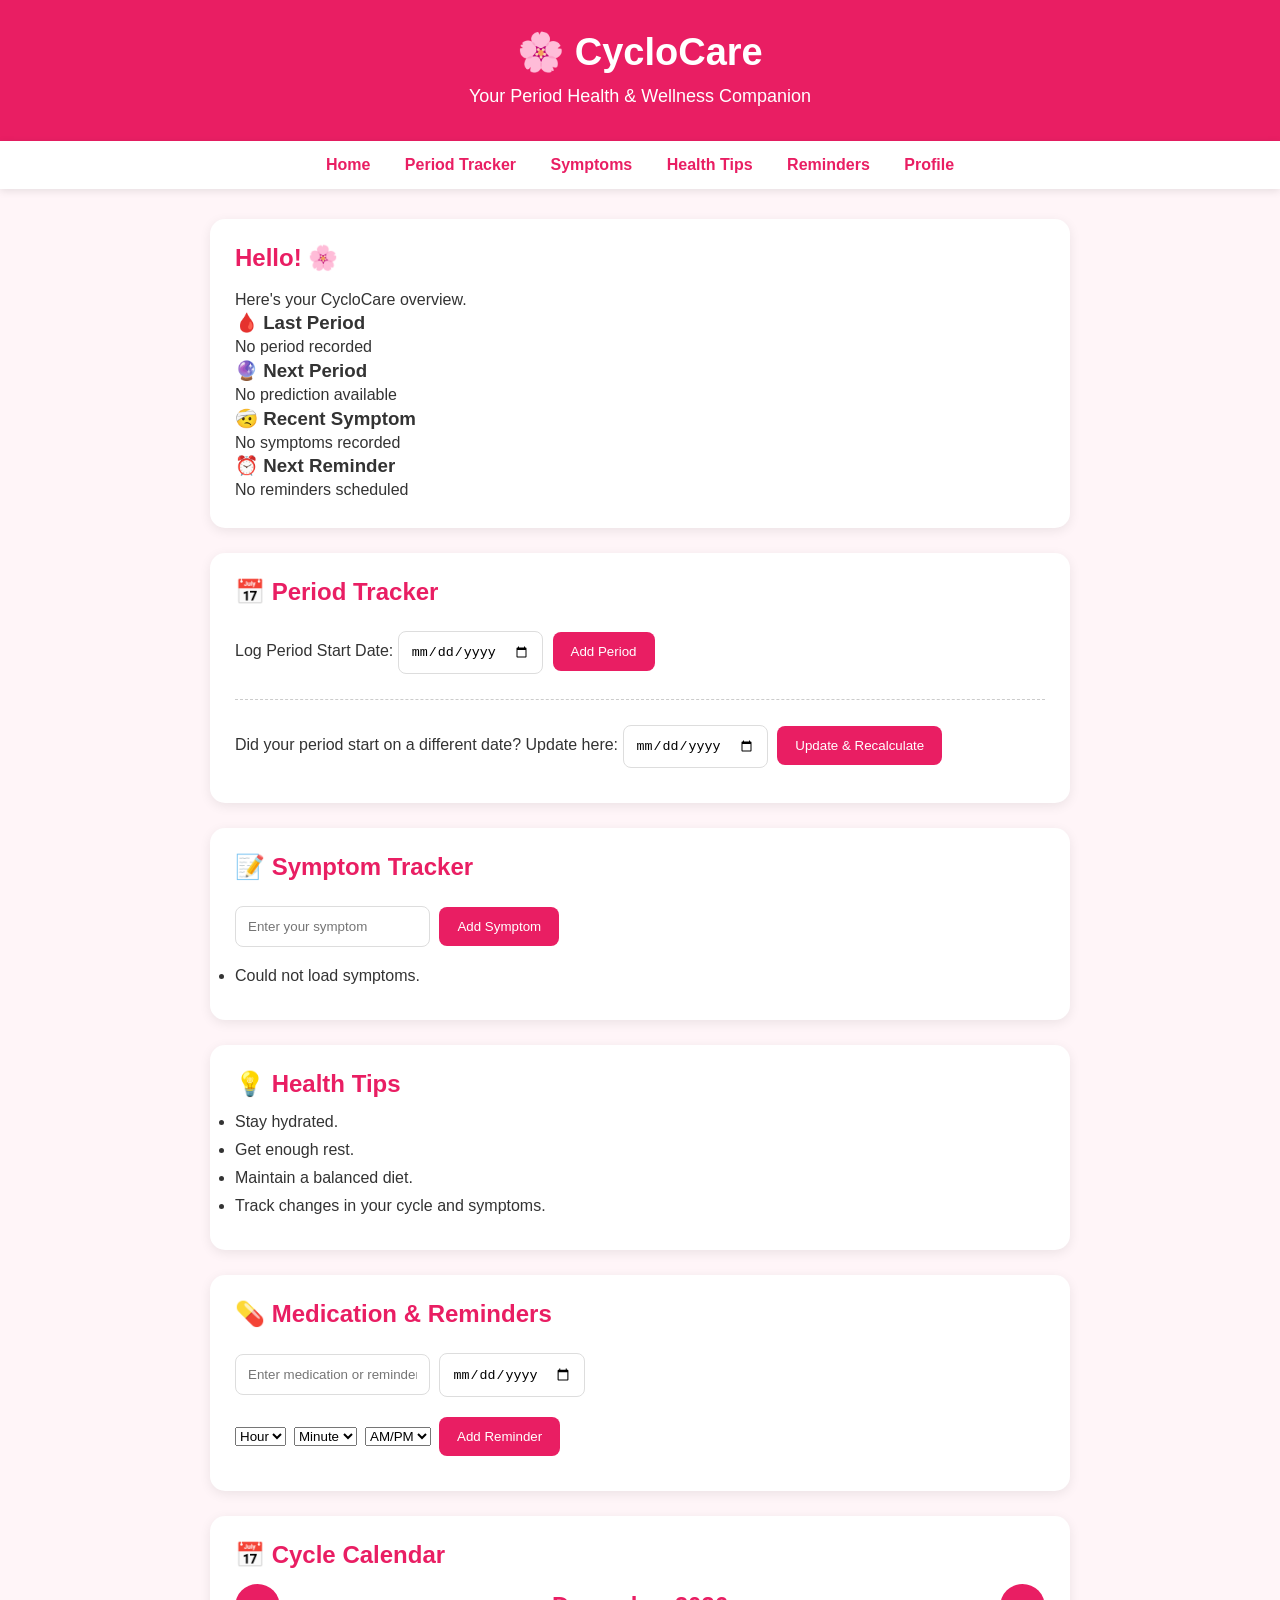
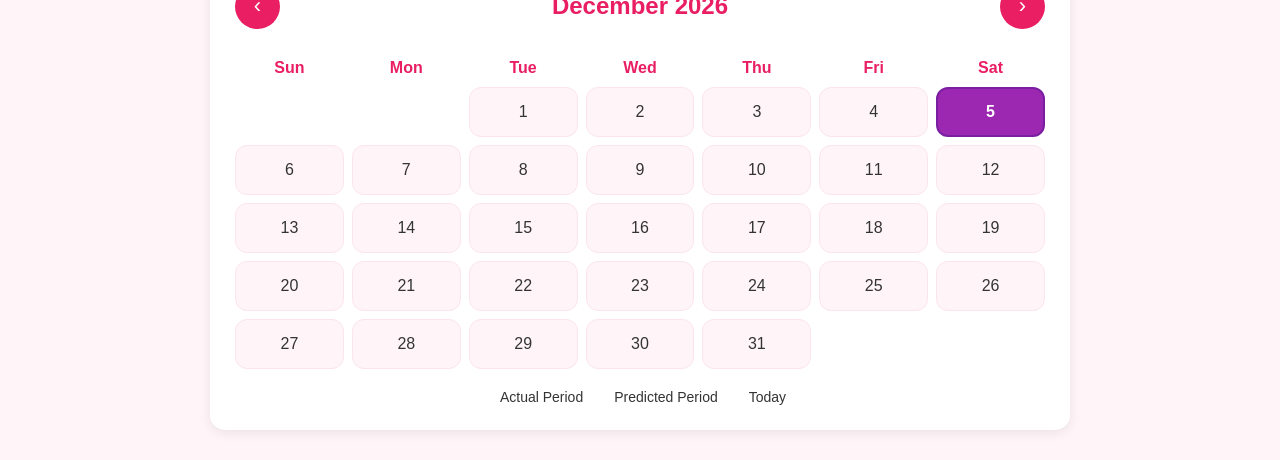
==== index.html @ 75fc3f9a "Add files via upload" ====
<!DOCTYPE html>
<html lang="en">

<head>

    <meta charset="UTF-8">

    <meta name="viewport"
          content="width=device-width, initial-scale=1.0">

    <title>CycloCare - Period Health Tracker</title>

    <link rel="stylesheet"
          href="style.css">

    <style>

        /* ================= FORM MESSAGES ================= */

        .form-message {
            margin: 10px 0;
            padding: 8px 12px;
            border-radius: 8px;
            font-weight: 500;
            display: none;
        }

        .form-message.success {
            display: block;
            background: #e8f5e9;
            color: #2e7d32;
        }

        .form-message.error {
            display: block;
            background: #ffebee;
            color: #c62828;
        }


        /* ================= REMINDER TIME ================= */

        .reminder-time {
            display: flex;
            gap: 8px;
            flex-wrap: wrap;
            align-items: center;
            margin: 10px 0;
        }


        /* ================= MOBILE ================= */

        @media (max-width: 600px) {

            .reminder-time {
                display: grid;
                grid-template-columns: 1fr 1fr;
                gap: 8px;
            }

            .reminder-time select {
                width: 100%;
            }

            .reminder-time button {
                width: 100%;
            }

            .calendar-weekdays {
                display: grid;
                grid-template-columns:
                    repeat(7, 1fr);
                width: 100%;
                gap: 4px;
            }

            .calendar-weekdays div {
                text-align: center;
                font-size: 12px;
            }

        }

    </style>

</head>


<body>


    <!-- ================= HEADER ================= -->

    <header>

        <h1>🌸 CycloCare</h1>

        <p>
            Your Period Health & Wellness Companion
        </p>

    </header>


    <!-- ================= NAVIGATION ================= -->

    <nav>

        <a href="#home">Home</a>

        <a href="#tracker">
            Period Tracker
        </a>

        <a href="#symptoms">
            Symptoms
        </a>
        <a href="health.html">
            Health Tips
        </a>

        <a href="#reminders">
            Reminders
        </a>

        <a href="profile.html">
            Profile
        </a>

    </nav>


    <main>


        <!-- ================= HOME ================= -->

        <section id="home">
<h2 id="welcomeMessage">
    Hello! 🌸
</h2>

<p>
    Here's your CycloCare overview.
</p>
            <div class="dashboard">


                <div class="dashboard-card">

                    <h3>
                        🩸 Last Period
                    </h3>

                    <p id="dashboardLastPeriod">
                        Not available
                    </p>

                </div>


                <div class="dashboard-card">

                    <h3>
                        🔮 Next Period
                    </h3>

                    <p id="dashboardNextPeriod">
                        Not available
                    </p>

                </div>


                <div class="dashboard-card">

                    <h3>
                        🤕 Recent Symptom
                    </h3>

                    <p id="dashboardSymptom">
                        No symptoms recorded
                    </p>

                </div>


                <div class="dashboard-card">

                    <h3>
                        ⏰ Next Reminder
                    </h3>

                    <p id="dashboardReminder">
                        No reminders scheduled
                    </p>

                </div>


            </div>

        </section>


        <!-- ================= PERIOD TRACKER ================= -->

     <!-- ================= PERIOD TRACKER ================= -->

        <section id="tracker">

            <h2>
                📅 Period Tracker
            </h2>

            <!-- Log New/Initial Period Date -->
            <div>
                <label for="periodDate">
                    Log Period Start Date:
                </label>

                <input
                    type="date"
                    id="periodDate"
                >

                <button
                    type="button"
                    onclick="addPeriod()"
                >
                    Add Period
                </button>
            </div>

            <!-- UPDATE SECTION FOR TEACHER'S REQUIREMENT -->
            <div style="margin-top: 15px; padding-top: 15px; border-top: 1px dashed #ccc;">
                <label for="updatePeriodDate">
                    Did your period start on a different date? Update here:
                </label>

                <input
                    type="date"
                    id="updatePeriodDate"
                >

                <button
                    type="button"
                    onclick="updateActualPeriod()"
                >
                    Update & Recalculate
                </button>
            </div>

            <p
                id="periodMessage"
                class="form-message"
            ></p>

        </section>


        <!-- ================= SYMPTOMS ================= -->

        <section id="symptoms">

            <h2>
                📝 Symptom Tracker
            </h2>


            <input
                type="text"
                id="symptom"
                placeholder="Enter your symptom"
            >


            <button
                type="button"
                onclick="addSymptom()"
            >
                Add Symptom
            </button>


            <p
                id="symptomMessage"
                class="form-message"
            ></p>


            <ul id="symptomList"></ul>

        </section>


        <!-- ================= HEALTH TIPS ================= -->

        <section id="tips">

            <h2>
                💡 Health Tips
            </h2>


            <ul>

                <li>
                    Stay hydrated.
                </li>

                <li>
                    Get enough rest.
                </li>

                <li>
                    Maintain a balanced diet.
                </li>

                <li>
                    Track changes in your cycle and symptoms.
                </li>

            </ul>

        </section>


        <!-- ================= REMINDERS ================= -->

        <section id="reminders">

            <h2>
                💊 Medication & Reminders
            </h2>


            <input
                type="text"
                id="medication"
                placeholder="Enter medication or reminder"
            >


            <input
                type="date"
                id="reminderDate"
            >


            <!-- ================= REMINDER TIME ================= -->

            <div class="reminder-time">


                <select id="reminderHour">

                    <option value="">
                        Hour
                    </option>

                    <option value="01">01</option>
                    <option value="02">02</option>
                    <option value="03">03</option>
                    <option value="04">04</option>
                    <option value="05">05</option>
                    <option value="06">06</option>
                    <option value="07">07</option>
                    <option value="08">08</option>
                    <option value="09">09</option>
                    <option value="10">10</option>
                    <option value="11">11</option>
                    <option value="12">12</option>

                </select>


                <select id="reminderMinute">

                    <option value="">
                        Minute
                    </option>

                    <option value="00">00</option>
                    <option value="05">05</option>
                    <option value="10">10</option>
                    <option value="15">15</option>
                    <option value="20">20</option>
                    <option value="25">25</option>
                    <option value="30">30</option>
                    <option value="35">35</option>
                    <option value="40">40</option>
                    <option value="45">45</option>
                    <option value="50">50</option>
                    <option value="55">55</option>

                </select>


                <select id="reminderAmPm">

                    <option value="">
                        AM/PM
                    </option>

                    <option value="AM">
                        AM
                    </option>

                    <option value="PM">
                        PM
                    </option>

                </select>


                <button
                    type="button"
                    onclick="addReminder()"
                >
                    Add Reminder
                </button>


            </div>


            <p
                id="reminderMessage"
                class="form-message"
            ></p>


            <ul id="reminderList"></ul>

        </section>


        <!-- ================= CALENDAR ================= -->

        <section id="calendar">

            <h2>
                📅 Cycle Calendar
            </h2>


            <div class="calendar-header">

                <button
                    type="button"
                    onclick="previousMonth()"
                >
                    ‹
                </button>


                <h3 id="monthYear"></h3>
                <button
                    type="button"
                    onclick="nextMonth()"
                >
                    ›
                </button>

            </div>


            <div class="calendar-weekdays">

                <div>Sun</div>
                <div>Mon</div>
                <div>Tue</div>
                <div>Wed</div>
                <div>Thu</div>
                <div>Fri</div>
                <div>Sat</div>

            </div>


            <div
                id="calendarDays"
                class="calendar-days"
            ></div>


            <div class="calendar-legend">

                <span>
                    <span class="legend-box actual"></span>
                    Actual Period
                </span>

                <span>
                    <span class="legend-box predicted"></span>
                    Predicted Period
                </span>

                <span>
                    <span class="legend-box today"></span>
                    Today
                </span>

            </div>

        </section>


    </main>


    <!-- ================= JAVASCRIPT ================= -->

    <script src="script.js"></script>

</body>

</html>
---- style.css ----
* {
    margin: 0;
    padding: 0;
    box-sizing: border-box;
}

body {
    font-family: Arial, sans-serif;
    background: #fff5f8;
    color: #333;
}

header {
    text-align: center;
    background: #e91e63;
    color: white;
    padding: 30px 20px;
}

header h1 {
    font-size: 38px;
    margin-bottom: 8px;
}

header p {
    font-size: 18px;
}

nav {
    background: white;
    padding: 15px;
    text-align: center;
    box-shadow: 0 2px 8px rgba(0,0,0,0.1);
}

nav a {
    color: #e91e63;
    text-decoration: none;
    margin: 0 15px;
    font-weight: bold;
}

main {
    max-width: 900px;
    margin: 30px auto;
    padding: 0 20px;
}

section {
    background: white;
    padding: 25px;
    margin-bottom: 25px;
    border-radius: 15px;
    box-shadow: 0 3px 12px rgba(0,0,0,0.08);
}

h2 {
    color: #e91e63;
    margin-bottom: 15px;
}

p {
    line-height: 1.6;
}

input {
    padding: 12px;
    border: 1px solid #ddd;
    border-radius: 8px;
    margin: 10px 5px 10px 0;
}

button {
    padding: 12px 18px;
    background: #e91e63;
    color: white;
    border: none;
    border-radius: 8px;
    cursor: pointer;
}

button:hover {
    background: #c2185b;
}

li {
    margin: 10px 0;
}

footer {
    text-align: center;
    background: #e91e63;
    color: white;
    padding: 20px;
    margin-top: 30px;
}


/* ================= CALENDAR ================= */

.calendar-header {
    display: flex;
    align-items: center;
    justify-content: space-between;
    margin-bottom: 20px;
}

.calendar-header h3 {
    color: #e91e63;
    font-size: 24px;
}

.calendar-header button {
    width: 45px;
    height: 45px;
    padding: 0;
    font-size: 22px;
    border-radius: 50%;
}

.calendar-weekdays,
.calendar-days {
    display: grid;
    grid-template-columns: repeat(7, 1fr);
    gap: 8px;
}

.calendar-weekdays div {
    text-align: center;
    font-weight: bold;
    color: #e91e63;
    padding: 10px;
}


/* Normal calendar dates */

.calendar-day {
    height: 50px;
    display: flex;
    align-items: center;
    justify-content: center;
    border-radius: 12px;
    background: #fff5f8;
    cursor: pointer;
    font-weight: 500;
    transition: 0.2s;
    border: 1px solid #fce4ec;
}


/* Hover */

.calendar-day:hover {
    transform: scale(1.05);
    background: #fce4ec;
}


/* Actual Period */

.calendar-day.actual {
    background: #e91e63;
    color: white;
    font-weight: bold;
    border: 2px solid #e91e63;
}


/* Predicted Period */

.calendar-day.predicted {
    background: #f8bbd0;
    color: #880e4f;
    font-weight: bold;
    border: 2px solid #e91e63;
}


/* Today */

.calendar-day.today {
    background: #9c27b0;
    color: white;
    font-weight: bold;
    border: 2px solid #7b1fa2;
}


/* Calendar Legend */

.calendar-legend {
    display: flex;
    justify-content: center;
    gap: 25px;
    margin-top: 20px;
    font-size: 14px;
}

.calendar-legend span {
    display: flex;
    align-items: center;
    gap: 6px;
}

.period-dot,
.predicted-dot,
.today-dot {
    width: 12px;
    height: 12px;
    display: inline-block;
    border-radius: 50%;
}

.period-dot {
    background: #e91e63;
}

.predicted-dot {
    background: #f8bbd0;
}

.today-dot {
    background: #9c27b0;
}


/* ================= MOBILE ================= */

@media (max-width: 600px) {

    .calendar-weekdays,
    .calendar-days {
        gap: 4px;
    }

    .calendar-day {
        height: 38px;
        font-size: 14px;
    }

    .calendar-legend {
        gap: 10px;
        flex-wrap: wrap;
    }
}


/* ================= LOGIN / REGISTER ================= */

.login-box {
    max-width: 450px;
    margin: 50px auto;
    text-align: center;
}

.login-box form {
    margin-top: 25px;
    text-align: left;
}

.login-box label {
    display: block;
    margin-top: 15px;
    font-weight: bold;
}

.login-box input {
    width: 100%;
    margin-top: 8px;
}

.login-box button {
    width: 100%;
    margin-top: 20px;
}

.register-link {
    margin-top: 20px;
}

.register-link a {
    color: #e91e63;
    font-weight: bold;
    text-decoration: none;
}
/* ================= MOBILE RESPONSIVE NAVIGATION ================= */

@media (max-width: 600px) {

    nav {
        display: flex;
        flex-wrap: wrap;
        justify-content: center;
        gap: 8px 14px;
        padding: 10px 8px;
    }

    nav a {
        font-size: 14px;
        white-space: nowrap;
        padding: 6px 4px;
    }

}
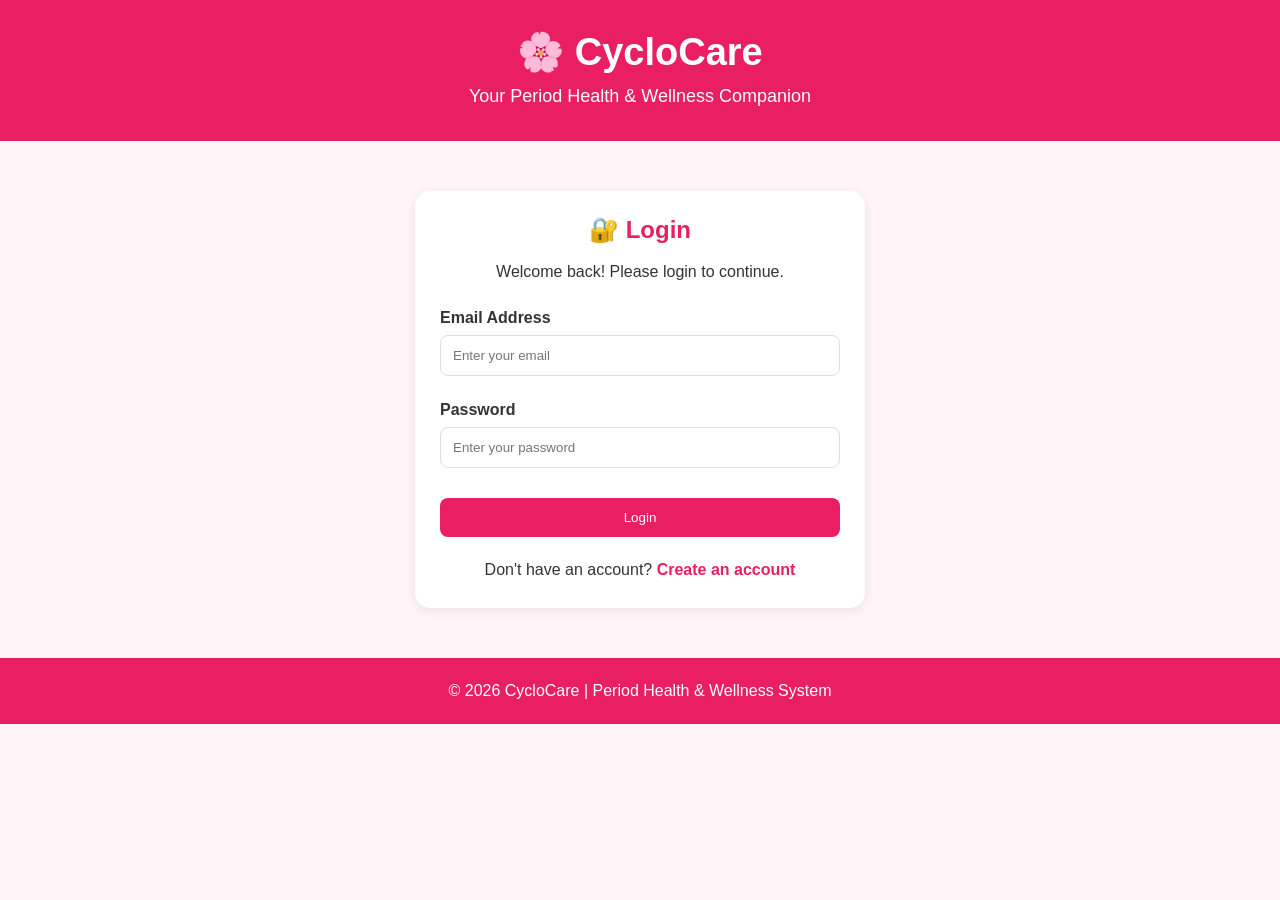
==== commit 93e2b3c6: "Add files via upload" ====
--- a/index.html
+++ b/index.html
@@ -4,14 +4,17 @@
 <head>
 
     <meta charset="UTF-8">
-
-    <meta name="viewport"
-          content="width=device-width, initial-scale=1.0">
-
+    <meta name="viewport" content="width=device-width, initial-scale=1.0">
     <title>CycloCare - Period Health Tracker</title>
 
-    <link rel="stylesheet"
-          href="style.css">
+    <script>
+        // Redirect to login page first if user is not logged in
+        if (!sessionStorage.getItem("loggedIn")) {
+            window.location.href = "login.html";
+        }
+    </script>
+
+    <link rel="stylesheet" href="style.css">
 
     <style>
 
@@ -69,8 +72,7 @@
 
             .calendar-weekdays {
                 display: grid;
-                grid-template-columns:
-                    repeat(7, 1fr);
+                grid-template-columns: repeat(7, 1fr);
                 width: 100%;
                 gap: 4px;
             }
@@ -116,6 +118,7 @@
         <a href="#symptoms">
             Symptoms
         </a>
+
         <a href="health.html">
             Health Tips
         </a>
@@ -137,15 +140,15 @@
         <!-- ================= HOME ================= -->
 
         <section id="home">
-<h2 id="welcomeMessage">
-    Hello! 🌸
-</h2>
-
-<p>
-    Here's your CycloCare overview.
-</p>
+            <h2 id="welcomeMessage">
+                Hello! 🌸
+            </h2>
+
+            <p>
+                Here's your CycloCare overview.
+            </p>
+
             <div class="dashboard">
-
 
                 <div class="dashboard-card">
 
@@ -198,15 +201,12 @@
 
                 </div>
 
-
             </div>
 
         </section>
 
 
         <!-- ================= PERIOD TRACKER ================= -->
-
-     <!-- ================= PERIOD TRACKER ================= -->
 
         <section id="tracker">
 
@@ -268,13 +268,11 @@
                 📝 Symptom Tracker
             </h2>
 
-
             <input
                 type="text"
                 id="symptom"
                 placeholder="Enter your symptom"
             >
-
 
             <button
                 type="button"
@@ -283,13 +281,11 @@
                 Add Symptom
             </button>
 
-
             <p
                 id="symptomMessage"
                 class="form-message"
             ></p>
 
-
             <ul id="symptomList"></ul>
 
         </section>
@@ -303,7 +299,6 @@
                 💡 Health Tips
             </h2>
 
-
             <ul>
 
                 <li>
@@ -334,7 +329,6 @@
             <h2>
                 💊 Medication & Reminders
             </h2>
-
 
             <input
                 type="text"
@@ -342,7 +336,6 @@
                 placeholder="Enter medication or reminder"
             >
 
-
             <input
                 type="date"
                 id="reminderDate"
@@ -352,7 +345,6 @@
             <!-- ================= REMINDER TIME ================= -->
 
             <div class="reminder-time">
-
 
                 <select id="reminderHour">
 
@@ -422,7 +414,6 @@
                     Add Reminder
                 </button>
 
-
             </div>
 
 
